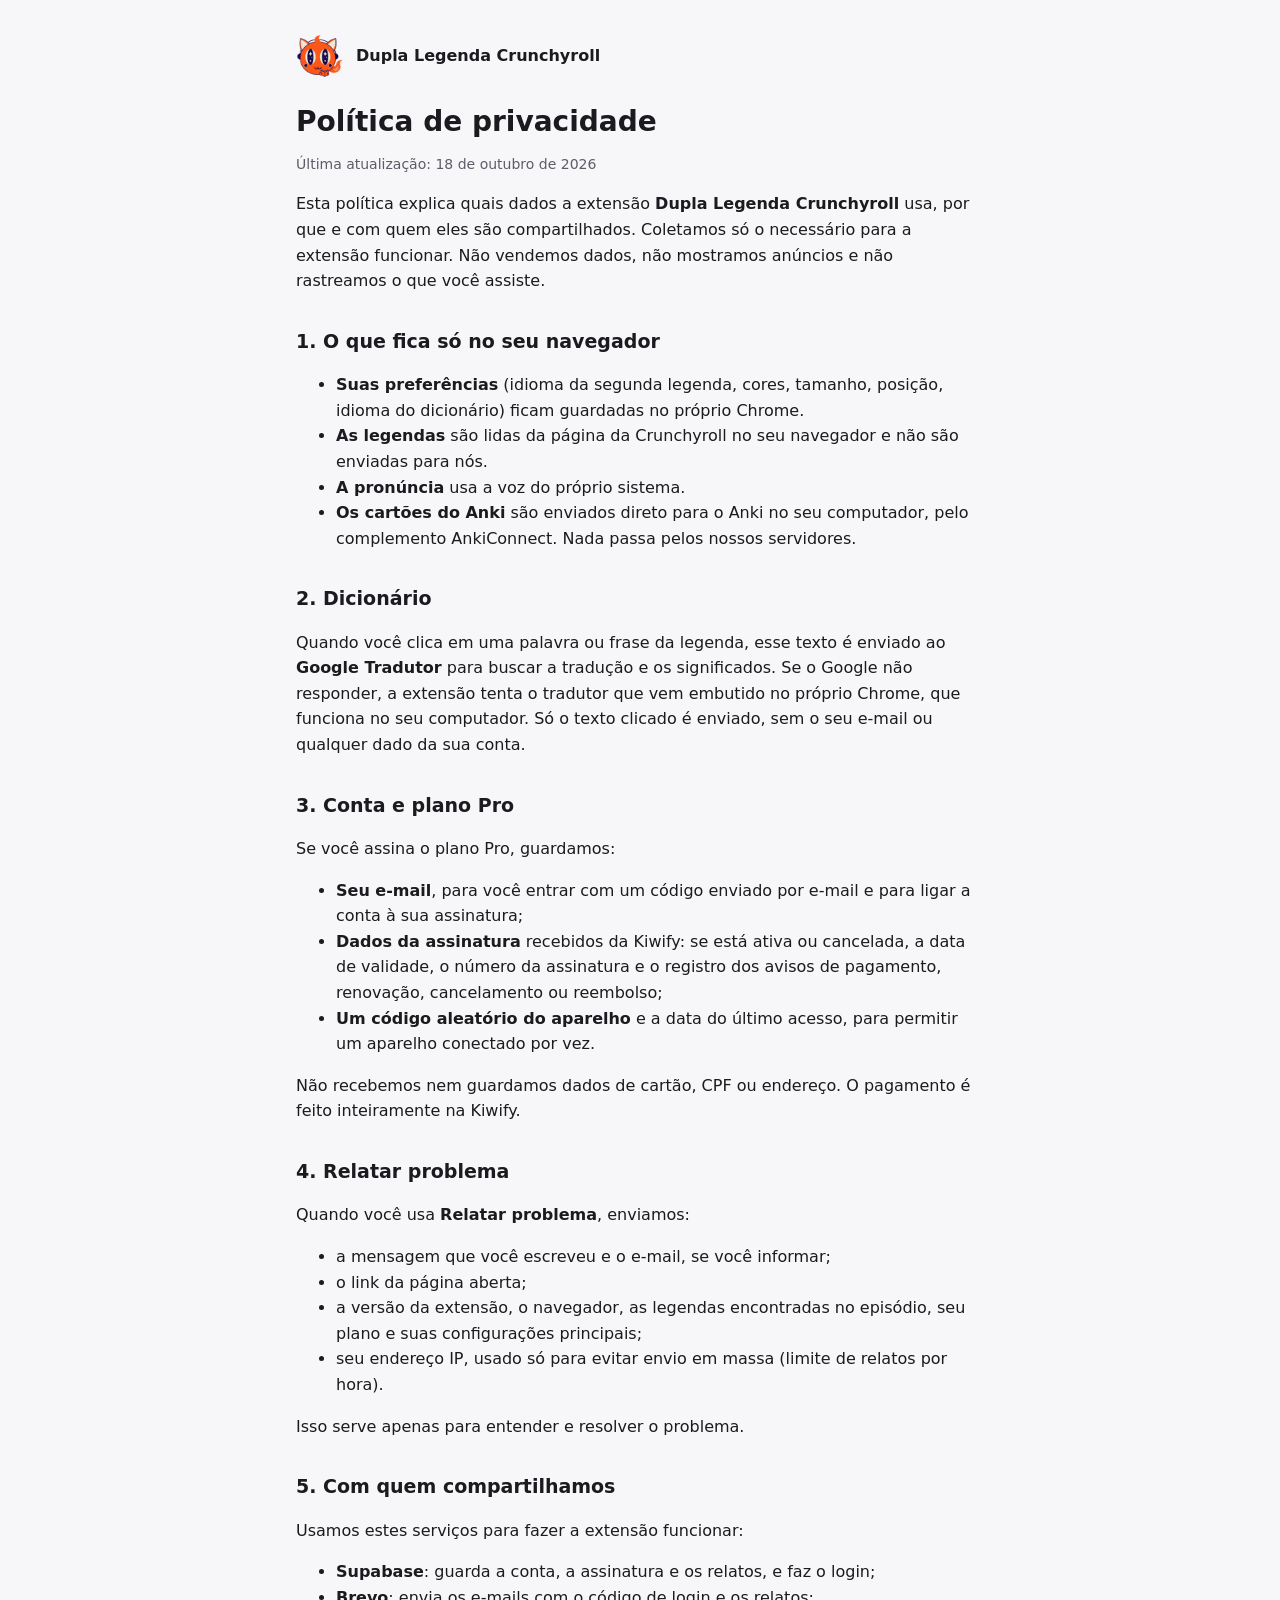
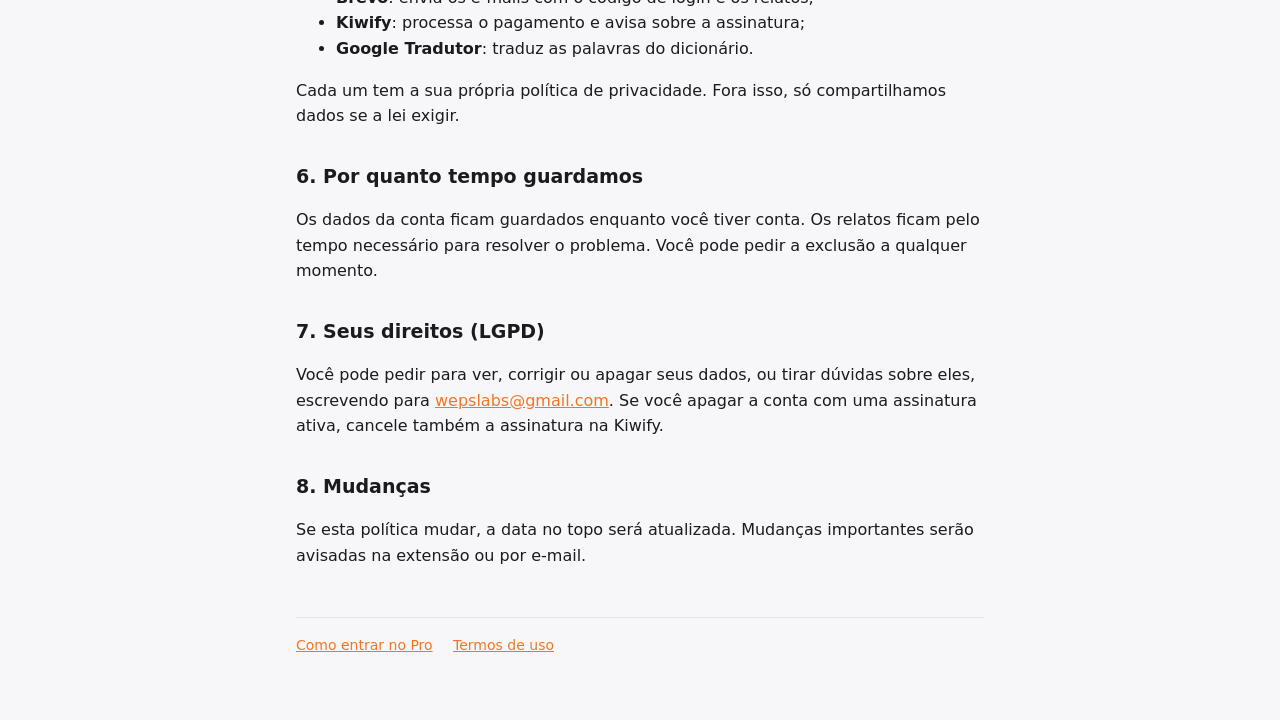
==== privacidade.html @ fce8b07f "Página de obrigado, política de privacidade e termos Co-Authored-By: Claude Opus 5.5 <noreply@anthro" ====
<!doctype html>
<html lang="pt-BR">
<head>
  <meta charset="utf-8">
  <meta name="viewport" content="width=device-width, initial-scale=1">
  <title>Política de privacidade · Dupla Legenda Crunchyroll</title>
  <link rel="icon" href="icon.png">
  <link rel="stylesheet" href="style.css">
</head>
<body>
<main>
  <header>
    <img src="icon.png" alt="">
    <a href="./">Dupla Legenda Crunchyroll</a>
  </header>

  <h1>Política de privacidade</h1>
  <p class="muted">Última atualização: 18 de outubro de 2026</p>

  <p>Esta política explica quais dados a extensão <b>Dupla Legenda Crunchyroll</b> usa, por que e com quem eles são compartilhados. Coletamos só o necessário para a extensão funcionar. Não vendemos dados, não mostramos anúncios e não rastreamos o que você assiste.</p>

  <h2>1. O que fica só no seu navegador</h2>
  <ul>
    <li><b>Suas preferências</b> (idioma da segunda legenda, cores, tamanho, posição, idioma do dicionário) ficam guardadas no próprio Chrome.</li>
    <li><b>As legendas</b> são lidas da página da Crunchyroll no seu navegador e não são enviadas para nós.</li>
    <li><b>A pronúncia</b> usa a voz do próprio sistema.</li>
    <li><b>Os cartões do Anki</b> são enviados direto para o Anki no seu computador, pelo complemento AnkiConnect. Nada passa pelos nossos servidores.</li>
  </ul>

  <h2>2. Dicionário</h2>
  <p>Quando você clica em uma palavra ou frase da legenda, esse texto é enviado ao <b>Google Tradutor</b> para buscar a tradução e os significados. Se o Google não responder, a extensão tenta o tradutor que vem embutido no próprio Chrome, que funciona no seu computador. Só o texto clicado é enviado, sem o seu e-mail ou qualquer dado da sua conta.</p>

  <h2>3. Conta e plano Pro</h2>
  <p>Se você assina o plano Pro, guardamos:</p>
  <ul>
    <li><b>Seu e-mail</b>, para você entrar com um código enviado por e-mail e para ligar a conta à sua assinatura;</li>
    <li><b>Dados da assinatura</b> recebidos da Kiwify: se está ativa ou cancelada, a data de validade, o número da assinatura e o registro dos avisos de pagamento, renovação, cancelamento ou reembolso;</li>
    <li><b>Um código aleatório do aparelho</b> e a data do último acesso, para permitir um aparelho conectado por vez.</li>
  </ul>
  <p>Não recebemos nem guardamos dados de cartão, CPF ou endereço. O pagamento é feito inteiramente na Kiwify.</p>

  <h2>4. Relatar problema</h2>
  <p>Quando você usa <b>Relatar problema</b>, enviamos:</p>
  <ul>
    <li>a mensagem que você escreveu e o e-mail, se você informar;</li>
    <li>o link da página aberta;</li>
    <li>a versão da extensão, o navegador, as legendas encontradas no episódio, seu plano e suas configurações principais;</li>
    <li>seu endereço IP, usado só para evitar envio em massa (limite de relatos por hora).</li>
  </ul>
  <p>Isso serve apenas para entender e resolver o problema.</p>

  <h2>5. Com quem compartilhamos</h2>
  <p>Usamos estes serviços para fazer a extensão funcionar:</p>
  <ul>
    <li><b>Supabase</b>: guarda a conta, a assinatura e os relatos, e faz o login;</li>
    <li><b>Brevo</b>: envia os e-mails com o código de login e os relatos;</li>
    <li><b>Kiwify</b>: processa o pagamento e avisa sobre a assinatura;</li>
    <li><b>Google Tradutor</b>: traduz as palavras do dicionário.</li>
  </ul>
  <p>Cada um tem a sua própria política de privacidade. Fora isso, só compartilhamos dados se a lei exigir.</p>

  <h2>6. Por quanto tempo guardamos</h2>
  <p>Os dados da conta ficam guardados enquanto você tiver conta. Os relatos ficam pelo tempo necessário para resolver o problema. Você pode pedir a exclusão a qualquer momento.</p>

  <h2>7. Seus direitos (LGPD)</h2>
  <p>Você pode pedir para ver, corrigir ou apagar seus dados, ou tirar dúvidas sobre eles, escrevendo para <a href="mailto:wepslabs@gmail.com">wepslabs@gmail.com</a>. Se você apagar a conta com uma assinatura ativa, cancele também a assinatura na Kiwify.</p>

  <h2>8. Mudanças</h2>
  <p>Se esta política mudar, a data no topo será atualizada. Mudanças importantes serão avisadas na extensão ou por e-mail.</p>

  <footer>
    <a href="obrigado.html">Como entrar no Pro</a>
    <a href="termos.html">Termos de uso</a>
  </footer>
</main>
</body>
</html>
---- style.css ----
:root {
  --bg: #f7f7f9;
  --card: #ffffff;
  --text: #1b1b1f;
  --muted: #5d5d68;
  --line: #e3e3ea;
  --accent: #f47521;
  --gold: #b7791f;
}
@media (prefers-color-scheme: dark) {
  :root {
    --bg: #141418;
    --card: #1e1e24;
    --text: #ececf1;
    --muted: #a0a0ad;
    --line: #2e2e38;
    --gold: #ffc23d;
  }
}
* { box-sizing: border-box; }
body {
  margin: 0;
  background: var(--bg);
  color: var(--text);
  font: 16px/1.6 system-ui, -apple-system, "Segoe UI", Roboto, sans-serif;
}
main { max-width: 720px; margin: 0 auto; padding: 32px 16px 64px; }
header { display: flex; align-items: center; gap: 12px; margin-bottom: 24px; }
header img { width: 48px; height: 48px; border-radius: 12px; }
header a { color: inherit; text-decoration: none; font-weight: 700; }
h1 { font-size: 28px; line-height: 1.25; margin: 0 0 8px; }
h2 { font-size: 19px; margin: 32px 0 8px; }
p, li { color: var(--text); }
.muted { color: var(--muted); font-size: 14px; }
a { color: var(--accent); }
.card {
  background: var(--card);
  border: 1px solid var(--line);
  border-radius: 14px;
  padding: 20px;
  margin: 16px 0;
}
.steps { counter-reset: s; list-style: none; padding: 0; margin: 0; }
.steps li { counter-increment: s; position: relative; padding: 0 0 16px 44px; }
.steps li:last-child { padding-bottom: 0; }
.steps li::before {
  content: counter(s);
  position: absolute; left: 0; top: 0;
  width: 30px; height: 30px; border-radius: 50%;
  display: grid; place-items: center;
  background: var(--accent); color: #fff; font-weight: 700; font-size: 15px;
}
.ok { color: var(--gold); font-weight: 700; }
footer { margin-top: 48px; padding-top: 16px; border-top: 1px solid var(--line); font-size: 14px; color: var(--muted); }
footer a { margin-right: 16px; }
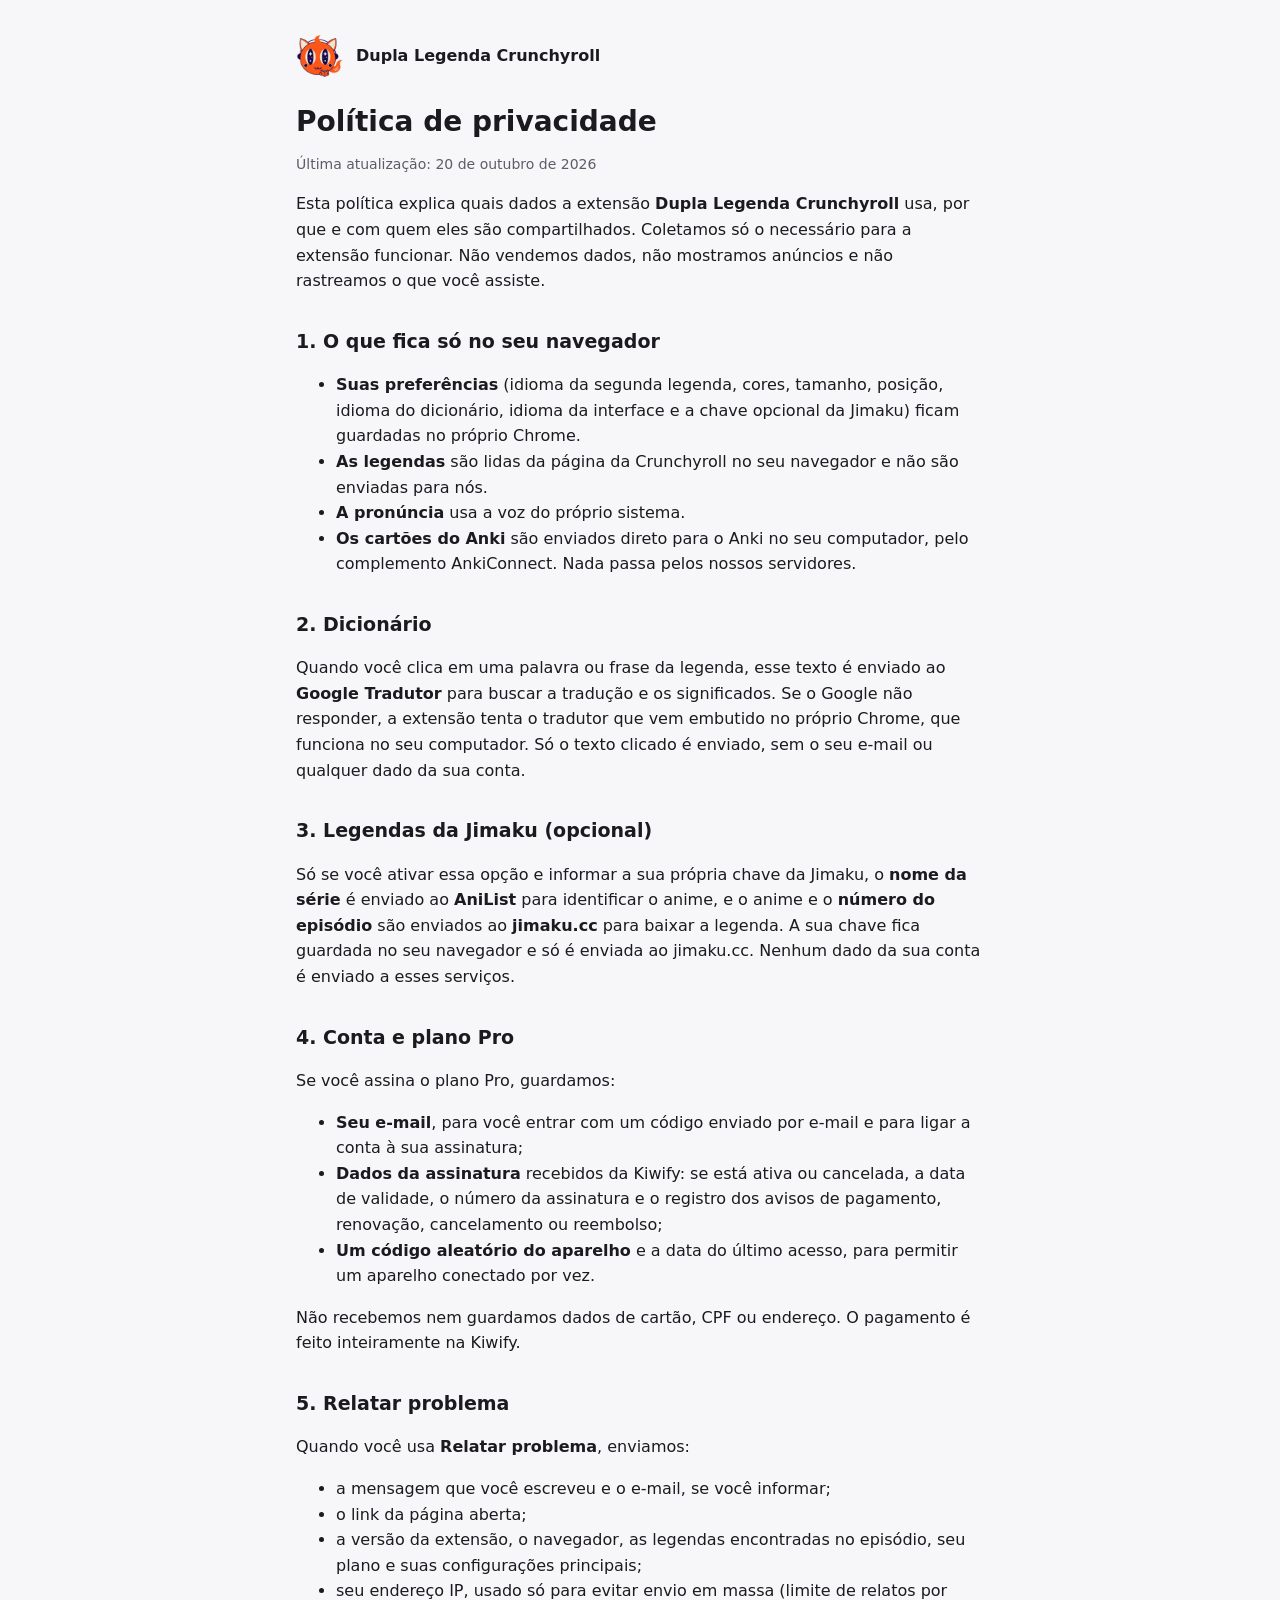
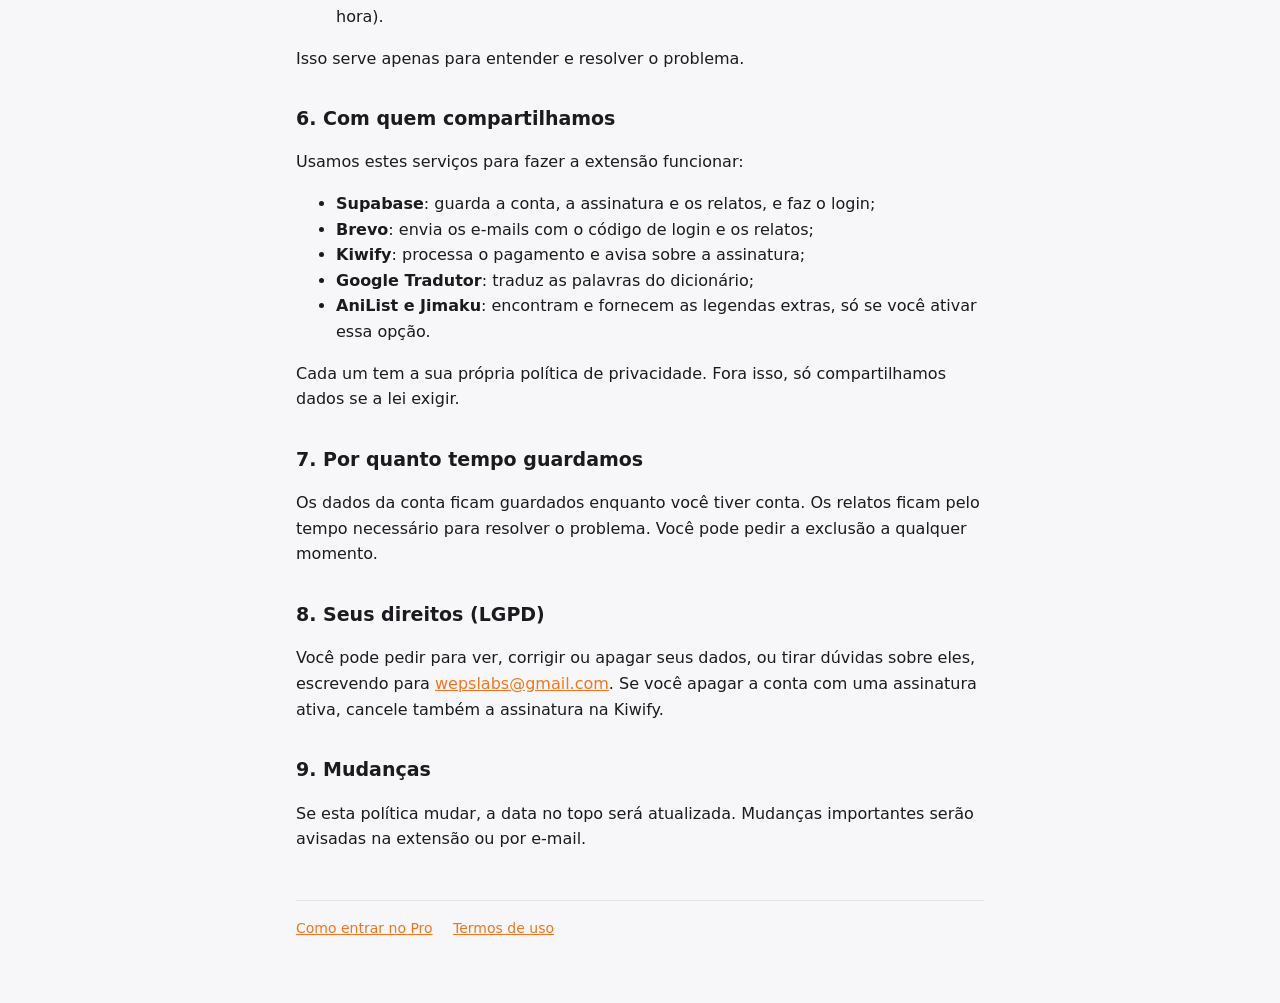
==== commit 21a0cb32: "Revise a política de privacidade e atualize seções Atualiza a política de privacidade com novas info" ====
--- a/privacidade.html
+++ b/privacidade.html
@@ -15,13 +15,13 @@
   </header>
 
   <h1>Política de privacidade</h1>
-  <p class="muted">Última atualização: 18 de outubro de 2026</p>
+  <p class="muted">Última atualização: 20 de outubro de 2026</p>
 
   <p>Esta política explica quais dados a extensão <b>Dupla Legenda Crunchyroll</b> usa, por que e com quem eles são compartilhados. Coletamos só o necessário para a extensão funcionar. Não vendemos dados, não mostramos anúncios e não rastreamos o que você assiste.</p>
 
   <h2>1. O que fica só no seu navegador</h2>
   <ul>
-    <li><b>Suas preferências</b> (idioma da segunda legenda, cores, tamanho, posição, idioma do dicionário) ficam guardadas no próprio Chrome.</li>
+    <li><b>Suas preferências</b> (idioma da segunda legenda, cores, tamanho, posição, idioma do dicionário, idioma da interface e a chave opcional da Jimaku) ficam guardadas no próprio Chrome.</li>
     <li><b>As legendas</b> são lidas da página da Crunchyroll no seu navegador e não são enviadas para nós.</li>
     <li><b>A pronúncia</b> usa a voz do próprio sistema.</li>
     <li><b>Os cartões do Anki</b> são enviados direto para o Anki no seu computador, pelo complemento AnkiConnect. Nada passa pelos nossos servidores.</li>
@@ -30,7 +30,10 @@
   <h2>2. Dicionário</h2>
   <p>Quando você clica em uma palavra ou frase da legenda, esse texto é enviado ao <b>Google Tradutor</b> para buscar a tradução e os significados. Se o Google não responder, a extensão tenta o tradutor que vem embutido no próprio Chrome, que funciona no seu computador. Só o texto clicado é enviado, sem o seu e-mail ou qualquer dado da sua conta.</p>
 
-  <h2>3. Conta e plano Pro</h2>
+  <h2>3. Legendas da Jimaku (opcional)</h2>
+  <p>Só se você ativar essa opção e informar a sua própria chave da Jimaku, o <b>nome da série</b> é enviado ao <b>AniList</b> para identificar o anime, e o anime e o <b>número do episódio</b> são enviados ao <b>jimaku.cc</b> para baixar a legenda. A sua chave fica guardada no seu navegador e só é enviada ao jimaku.cc. Nenhum dado da sua conta é enviado a esses serviços.</p>
+
+  <h2>4. Conta e plano Pro</h2>
   <p>Se você assina o plano Pro, guardamos:</p>
   <ul>
     <li><b>Seu e-mail</b>, para você entrar com um código enviado por e-mail e para ligar a conta à sua assinatura;</li>
@@ -39,7 +42,7 @@
   </ul>
   <p>Não recebemos nem guardamos dados de cartão, CPF ou endereço. O pagamento é feito inteiramente na Kiwify.</p>
 
-  <h2>4. Relatar problema</h2>
+  <h2>5. Relatar problema</h2>
   <p>Quando você usa <b>Relatar problema</b>, enviamos:</p>
   <ul>
     <li>a mensagem que você escreveu e o e-mail, se você informar;</li>
@@ -49,23 +52,24 @@
   </ul>
   <p>Isso serve apenas para entender e resolver o problema.</p>
 
-  <h2>5. Com quem compartilhamos</h2>
+  <h2>6. Com quem compartilhamos</h2>
   <p>Usamos estes serviços para fazer a extensão funcionar:</p>
   <ul>
     <li><b>Supabase</b>: guarda a conta, a assinatura e os relatos, e faz o login;</li>
     <li><b>Brevo</b>: envia os e-mails com o código de login e os relatos;</li>
     <li><b>Kiwify</b>: processa o pagamento e avisa sobre a assinatura;</li>
-    <li><b>Google Tradutor</b>: traduz as palavras do dicionário.</li>
+    <li><b>Google Tradutor</b>: traduz as palavras do dicionário;</li>
+    <li><b>AniList e Jimaku</b>: encontram e fornecem as legendas extras, só se você ativar essa opção.</li>
   </ul>
   <p>Cada um tem a sua própria política de privacidade. Fora isso, só compartilhamos dados se a lei exigir.</p>
 
-  <h2>6. Por quanto tempo guardamos</h2>
+  <h2>7. Por quanto tempo guardamos</h2>
   <p>Os dados da conta ficam guardados enquanto você tiver conta. Os relatos ficam pelo tempo necessário para resolver o problema. Você pode pedir a exclusão a qualquer momento.</p>
 
-  <h2>7. Seus direitos (LGPD)</h2>
+  <h2>8. Seus direitos (LGPD)</h2>
   <p>Você pode pedir para ver, corrigir ou apagar seus dados, ou tirar dúvidas sobre eles, escrevendo para <a href="mailto:wepslabs@gmail.com">wepslabs@gmail.com</a>. Se você apagar a conta com uma assinatura ativa, cancele também a assinatura na Kiwify.</p>
 
-  <h2>8. Mudanças</h2>
+  <h2>9. Mudanças</h2>
   <p>Se esta política mudar, a data no topo será atualizada. Mudanças importantes serão avisadas na extensão ou por e-mail.</p>
 
   <footer>
